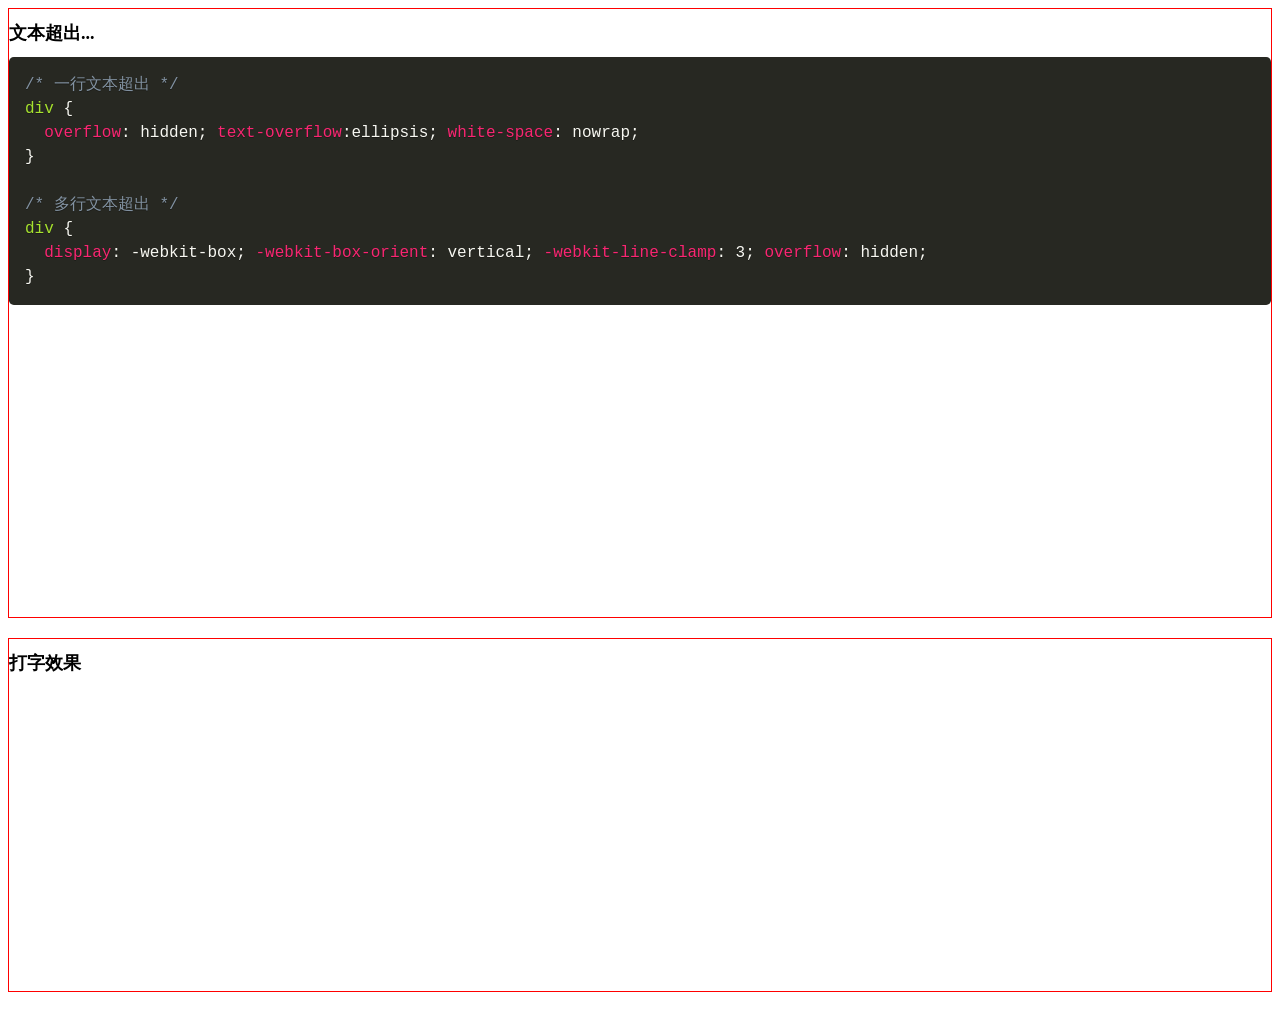
==== index.html @ ca29a61a "CSS tip1 文本超出；CSS tip2 打字效果" ====
<!DOCTYPE html>
<html lang="zh-cn">

<head>
  <meta charset="UTF-8" />
  <title>CSS Tips</title>
  <link rel="stylesheet" href="./assets/prism.css">
  <link rel="stylesheet" href="./index.css">
</head>

<body>
  <section class="tip1">
    <header>文本超出...</header>
    <pre class="language-css" data-src="/example/tip1.css"></pre>

    <iframe height="300" style="width: 100%;" scrolling="no" title="CSS文本超出..."
      src="https://codepen.io/ximuli/embed/QWQZbmK?default-tab=html%2Cresult" frameborder="no" loading="lazy"
      allowtransparency="true" allowfullscreen="true">
      See the Pen <a href="https://codepen.io/ximuli/pen/QWQZbmK">
        CSS文本超出...</a> by ximuli (<a href="https://codepen.io/ximuli">@ximuli</a>)
      on <a href="https://codepen.io">CodePen</a>.
    </iframe>
  </section>

  <section class="tip2">
    <header>打字效果</header>
    <iframe height="300" style="width: 100%;" scrolling="no" title="Typing effect for text"
      src="https://codepen.io/ximuli/embed/RwQeWpr?default-tab=html%2Cresult" frameborder="no" loading="lazy"
      allowtransparency="true" allowfullscreen="true">
      See the Pen <a href="https://codepen.io/ximuli/pen/RwQeWpr">
        Typing effect for text</a> by ximuli (<a href="https://codepen.io/ximuli">@ximuli</a>)
      on <a href="https://codepen.io">CodePen</a>.
    </iframe>
  </section>

  <!-- 代码高亮 -->
  <script src="./assets/prism.js"></script>
</body>

</html>
---- assets/prism.css ----
/* PrismJS 1.28.0
https://prismjs.com/download.html#themes=prism-okaidia&languages=markup+css+clike+javascript&plugins=file-highlight */
code[class*=language-],pre[class*=language-]{color:#f8f8f2;background:0 0;text-shadow:0 1px rgba(0,0,0,.3);font-family:Consolas,Monaco,'Andale Mono','Ubuntu Mono',monospace;font-size:1em;text-align:left;white-space:pre;word-spacing:normal;word-break:normal;word-wrap:normal;line-height:1.5;-moz-tab-size:4;-o-tab-size:4;tab-size:4;-webkit-hyphens:none;-moz-hyphens:none;-ms-hyphens:none;hyphens:none}pre[class*=language-]{padding:1em;margin:.5em 0;overflow:auto;border-radius:.3em}:not(pre)>code[class*=language-],pre[class*=language-]{background:#272822}:not(pre)>code[class*=language-]{padding:.1em;border-radius:.3em;white-space:normal}.token.cdata,.token.comment,.token.doctype,.token.prolog{color:#8292a2}.token.punctuation{color:#f8f8f2}.token.namespace{opacity:.7}.token.constant,.token.deleted,.token.property,.token.symbol,.token.tag{color:#f92672}.token.boolean,.token.number{color:#ae81ff}.token.attr-name,.token.builtin,.token.char,.token.inserted,.token.selector,.token.string{color:#a6e22e}.language-css .token.string,.style .token.string,.token.entity,.token.operator,.token.url,.token.variable{color:#f8f8f2}.token.atrule,.token.attr-value,.token.class-name,.token.function{color:#e6db74}.token.keyword{color:#66d9ef}.token.important,.token.regex{color:#fd971f}.token.bold,.token.important{font-weight:700}.token.italic{font-style:italic}.token.entity{cursor:help}
---- index.css ----
section[class^="tip"] {
  border: 1px solid red;
  margin-bottom: 20px;
}

section[class^="tip"] header {
  font-size: 18px;
  font-weight: bold;
  margin-top: 12px;
  margin-bottom: 12px;
}
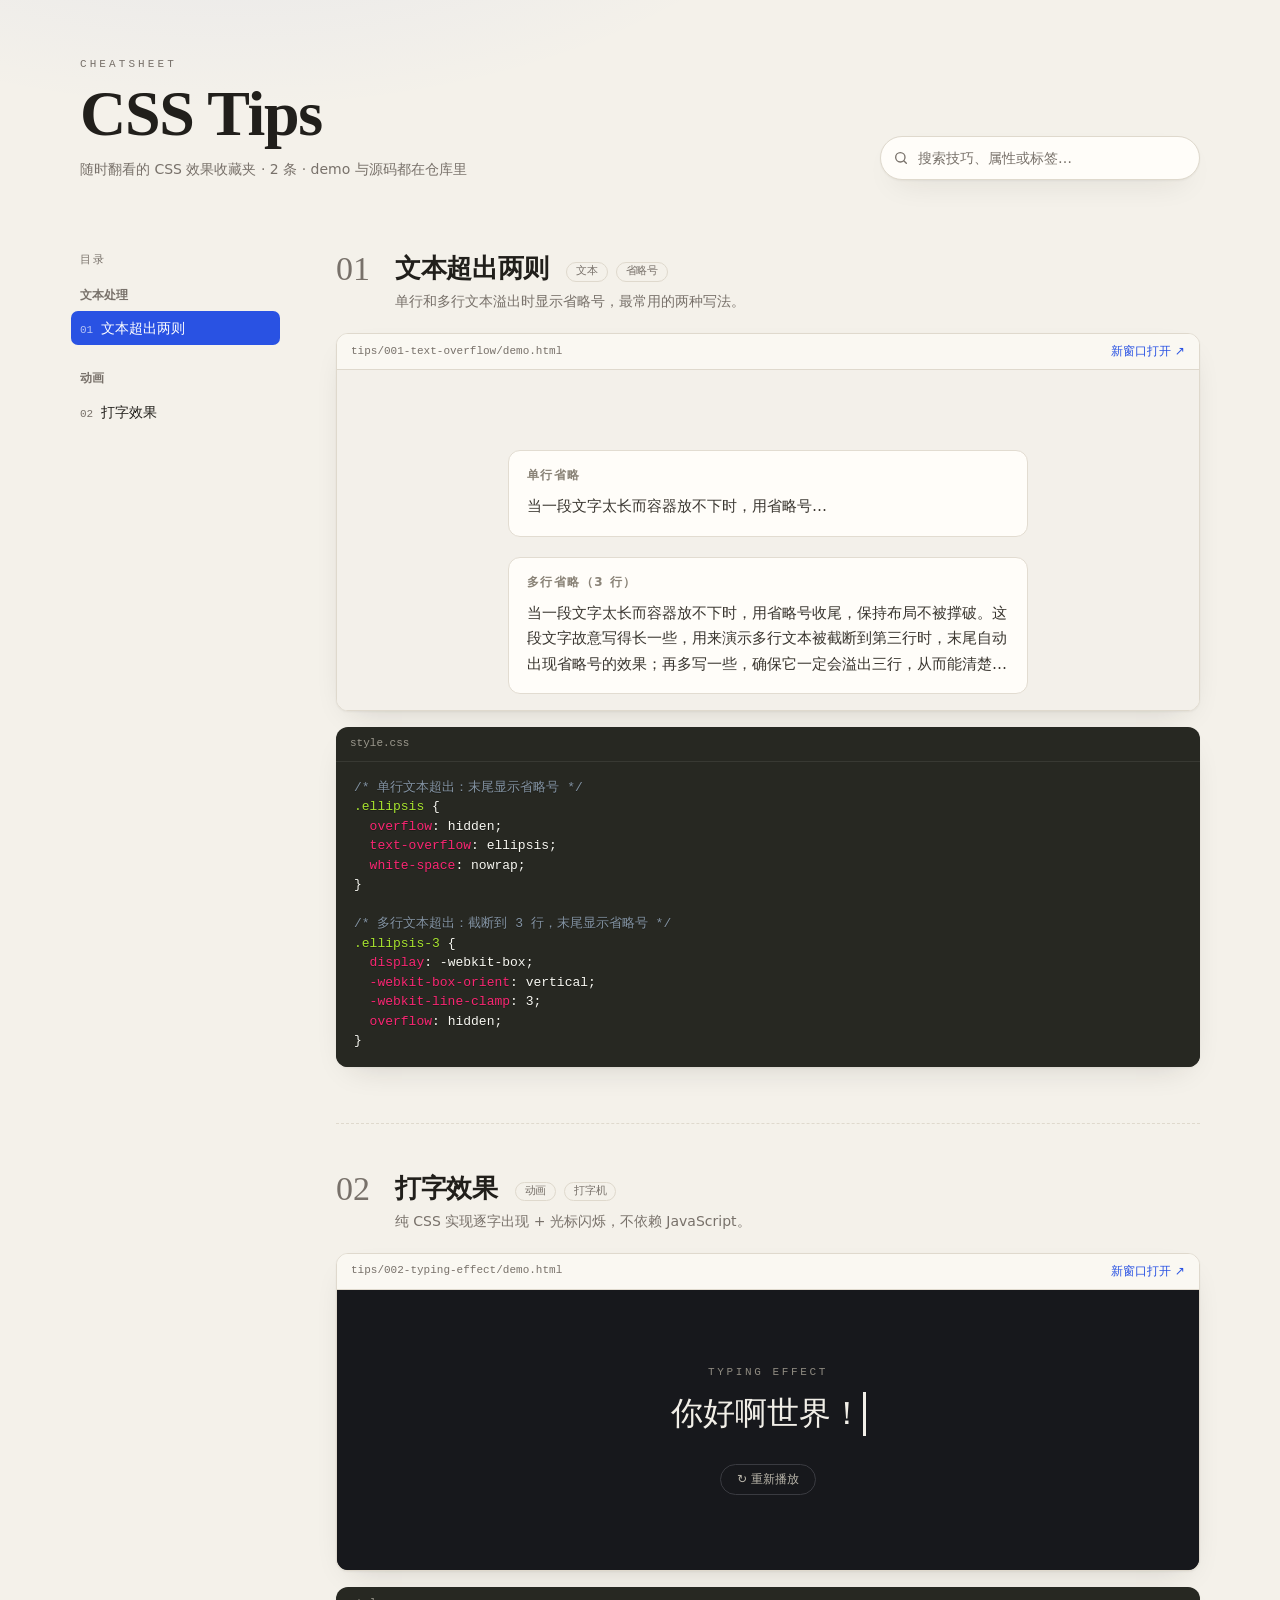
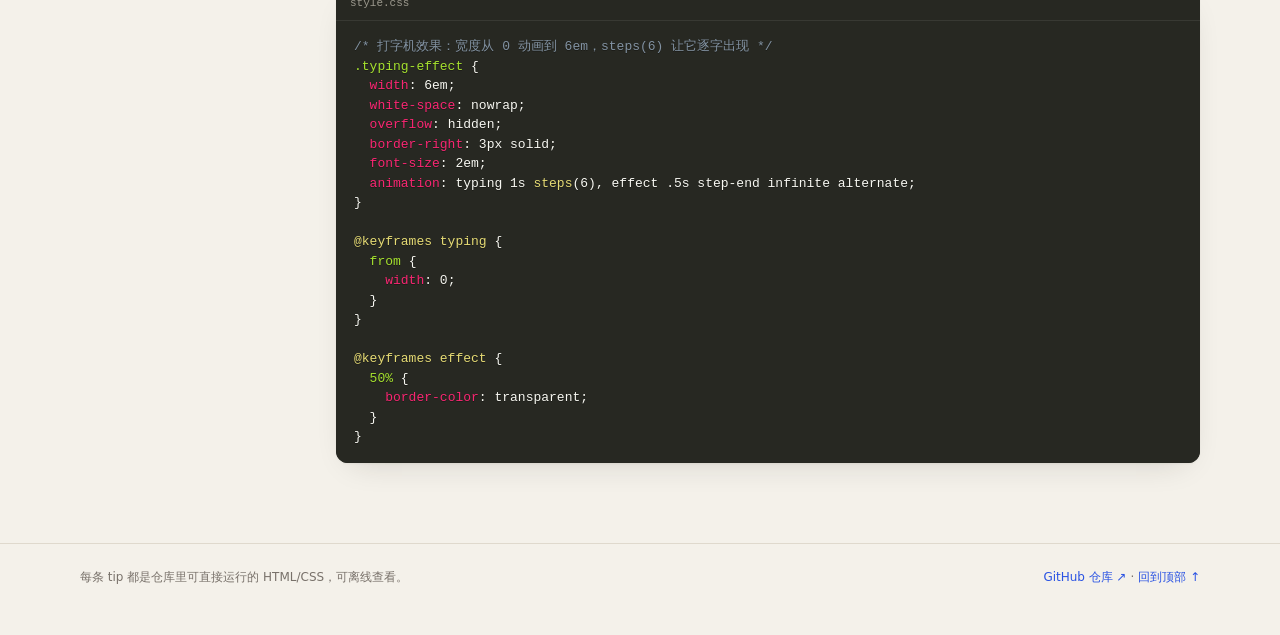
==== commit 737140bb: "重构为自包含的 CSS 技巧速查页 - 每条 tip 拆分为独立目录：demo.html + style.css - 首页新增侧边目录、搜索、demo 预览和代码展示 - 移除 CodePen 嵌入，" ====
--- a/index.html
+++ b/index.html
@@ -1,40 +1,168 @@
 <!DOCTYPE html>
-<html lang="zh-cn">
+<html lang="zh-CN">
 
 <head>
-  <meta charset="UTF-8" />
-  <title>CSS Tips</title>
+  <meta charset="UTF-8">
+  <meta name="viewport" content="width=device-width, initial-scale=1">
+  <title>CSS Tips · 随时翻看的 CSS 效果速查</title>
+  <meta name="description" content="自包含的 CSS 效果收藏夹：每个技巧都有可运行的 demo、源码和笔记。">
   <link rel="stylesheet" href="./assets/prism.css">
   <link rel="stylesheet" href="./index.css">
 </head>
 
-<body>
-  <section class="tip1">
-    <header>文本超出...</header>
-    <pre class="language-css" data-src="/example/tip1.css"></pre>
+<body id="top">
+  <header class="site-header">
+    <div class="wrap header-inner">
+      <div class="brand">
+        <p class="eyebrow">CHEATSHEET</p>
+        <h1>CSS Tips</h1>
+        <p class="tagline">随时翻看的 CSS 效果收藏夹 · <span id="tip-count">2</span> 条 · demo 与源码都在仓库里</p>
+      </div>
 
-    <iframe height="300" style="width: 100%;" scrolling="no" title="CSS文本超出..."
-      src="https://codepen.io/ximuli/embed/QWQZbmK?default-tab=html%2Cresult" frameborder="no" loading="lazy"
-      allowtransparency="true" allowfullscreen="true">
-      See the Pen <a href="https://codepen.io/ximuli/pen/QWQZbmK">
-        CSS文本超出...</a> by ximuli (<a href="https://codepen.io/ximuli">@ximuli</a>)
-      on <a href="https://codepen.io">CodePen</a>.
-    </iframe>
-  </section>
+      <div class="search">
+        <svg viewBox="0 0 24 24" fill="none" stroke="currentColor" stroke-width="2" stroke-linecap="round"
+          aria-hidden="true">
+          <circle cx="11" cy="11" r="7"></circle>
+          <path d="m20 20-3.5-3.5"></path>
+        </svg>
+        <input id="search" type="search" placeholder="搜索技巧、属性或标签…" aria-label="搜索技巧" autocomplete="off">
+      </div>
+    </div>
+  </header>
 
-  <section class="tip2">
-    <header>打字效果</header>
-    <iframe height="300" style="width: 100%;" scrolling="no" title="Typing effect for text"
-      src="https://codepen.io/ximuli/embed/RwQeWpr?default-tab=html%2Cresult" frameborder="no" loading="lazy"
-      allowtransparency="true" allowfullscreen="true">
-      See the Pen <a href="https://codepen.io/ximuli/pen/RwQeWpr">
-        Typing effect for text</a> by ximuli (<a href="https://codepen.io/ximuli">@ximuli</a>)
-      on <a href="https://codepen.io">CodePen</a>.
-    </iframe>
-  </section>
+  <div class="wrap layout">
+    <aside class="toc" aria-label="目录">
+      <p class="toc-title">目录</p>
+      <div class="toc-group">
+        <p class="toc-cat">文本处理</p>
+        <a class="toc-link" href="#tip-001"><span class="toc-no">01</span>文本超出两则</a>
+      </div>
+      <div class="toc-group">
+        <p class="toc-cat">动画</p>
+        <a class="toc-link" href="#tip-002"><span class="toc-no">02</span>打字效果</a>
+      </div>
+      <p class="toc-empty" id="toc-empty" hidden>没有匹配的条目</p>
+    </aside>
 
-  <!-- 代码高亮 -->
+    <main>
+      <section class="tip" id="tip-001"
+        data-search="文本 超出 省略号 ellipsis text-overflow line-clamp 单行 多行 overflow nowrap">
+        <header class="tip-head">
+          <span class="tip-no" aria-hidden="true">01</span>
+          <div class="tip-title">
+            <h2>文本超出两则 <span class="tag">文本</span><span class="tag">省略号</span></h2>
+            <p>单行和多行文本溢出时显示省略号，最常用的两种写法。</p>
+          </div>
+        </header>
+
+        <div class="demo">
+          <div class="demo-bar">
+            <span class="demo-path">tips/001-text-overflow/demo.html</span>
+            <a class="demo-open" href="./tips/001-text-overflow/demo.html" target="_blank" rel="noopener">新窗口打开 ↗</a>
+          </div>
+          <iframe src="./tips/001-text-overflow/demo.html" title="文本超出效果演示" loading="lazy"></iframe>
+        </div>
+
+        <div class="code">
+          <div class="code-bar">
+            <span class="code-name">style.css</span>
+          </div>
+          <pre class="language-css" data-src="./tips/001-text-overflow/style.css"></pre>
+        </div>
+      </section>
+
+      <section class="tip" id="tip-002"
+        data-search="打字 打字机 文字 动画 typing typewriter animation steps keyframes 光标 闪烁">
+        <header class="tip-head">
+          <span class="tip-no" aria-hidden="true">02</span>
+          <div class="tip-title">
+            <h2>打字效果 <span class="tag">动画</span><span class="tag">打字机</span></h2>
+            <p>纯 CSS 实现逐字出现 + 光标闪烁，不依赖 JavaScript。</p>
+          </div>
+        </header>
+
+        <div class="demo">
+          <div class="demo-bar">
+            <span class="demo-path">tips/002-typing-effect/demo.html</span>
+            <a class="demo-open" href="./tips/002-typing-effect/demo.html" target="_blank" rel="noopener">新窗口打开 ↗</a>
+          </div>
+          <iframe src="./tips/002-typing-effect/demo.html" title="打字效果演示" loading="lazy"></iframe>
+        </div>
+
+        <div class="code">
+          <div class="code-bar">
+            <span class="code-name">style.css</span>
+          </div>
+          <pre class="language-css" data-src="./tips/002-typing-effect/style.css"></pre>
+        </div>
+      </section>
+
+      <p class="empty" id="empty" hidden>没有找到匹配的技巧，换个关键词试试。</p>
+    </main>
+  </div>
+
+  <footer class="site-footer">
+    <div class="wrap footer-inner">
+      <p>每条 tip 都是仓库里可直接运行的 HTML/CSS，可离线查看。</p>
+      <p><a href="https://github.com/ximuli/css-tips" target="_blank" rel="noopener">GitHub 仓库 ↗</a> · <a
+          href="#top">回到顶部 ↑</a></p>
+    </div>
+  </footer>
+
   <script src="./assets/prism.js"></script>
+  <script>
+    (function () {
+      var input = document.getElementById('search');
+      var tips = Array.prototype.slice.call(document.querySelectorAll('.tip'));
+      var tocLinks = Array.prototype.slice.call(document.querySelectorAll('.toc-link'));
+      var tocGroups = Array.prototype.slice.call(document.querySelectorAll('.toc-group'));
+      var empty = document.getElementById('empty');
+      var tocEmpty = document.getElementById('toc-empty');
+
+      function applyFilter() {
+        var q = input.value.trim().toLowerCase();
+        var shown = 0;
+
+        tips.forEach(function (tip) {
+          var hay = (tip.dataset.search + ' ' + tip.textContent).toLowerCase();
+          var hit = !q || hay.indexOf(q) !== -1;
+          tip.hidden = !hit;
+          if (hit) shown += 1;
+
+          tocLinks.forEach(function (link) {
+            if (link.getAttribute('href') === '#' + tip.id) link.hidden = !hit;
+          });
+        });
+
+        tocGroups.forEach(function (group) {
+          group.hidden = !group.querySelector('.toc-link:not([hidden])');
+        });
+
+        empty.hidden = shown !== 0;
+        tocEmpty.hidden = shown !== 0;
+      }
+
+      input.addEventListener('input', applyFilter);
+
+      // 滚动时高亮侧边目录
+      if ('IntersectionObserver' in window) {
+        var linkById = new Map(tocLinks.map(function (link) {
+          return [link.getAttribute('href').slice(1), link];
+        }));
+
+        var observer = new IntersectionObserver(function (entries) {
+          entries.forEach(function (entry) {
+            if (!entry.isIntersecting) return;
+            tocLinks.forEach(function (link) { link.classList.remove('active'); });
+            var link = linkById.get(entry.target.id);
+            if (link) link.classList.add('active');
+          });
+        }, { rootMargin: '-15% 0px -70% 0px' });
+
+        tips.forEach(function (tip) { observer.observe(tip); });
+      }
+    })();
+  </script>
 </body>
 
-</html>+</html>
--- a/index.css
+++ b/index.css
@@ -1,11 +1,479 @@
-section[class^="tip"] {
-  border: 1px solid red;
+/* ============================================================
+   CSS Tips 首页样式
+   ============================================================ */
+
+:root {
+  color-scheme: light;
+
+  --bg: #f4f1ea;
+  --surface: #fffdf9;
+  --ink: #211f1b;
+  --muted: #78716a;
+  --line: #dfd9cd;
+  --accent: #2952e3;
+  --accent-ink: #ffffff;
+  --shadow: 0 1px 2px rgba(33, 31, 27, .05), 0 12px 32px -16px rgba(33, 31, 27, .2);
+
+  --serif: "Iowan Old Style", "Palatino Linotype", Palatino, Georgia, "Songti SC", "Noto Serif SC", serif;
+  --sans: system-ui, -apple-system, "Segoe UI", "PingFang SC", "Microsoft YaHei", sans-serif;
+  --mono: ui-monospace, SFMono-Regular, Menlo, Consolas, "Liberation Mono", monospace;
+}
+
+@media (prefers-color-scheme: dark) {
+  :root {
+    color-scheme: dark;
+
+    --bg: #131417;
+    --surface: #1a1c20;
+    --ink: #eae7df;
+    --muted: #a09a8f;
+    --line: #2c2f35;
+    --accent: #8aa8ff;
+    --accent-ink: #10131a;
+    --shadow: 0 1px 2px rgba(0, 0, 0, .35), 0 16px 40px -20px rgba(0, 0, 0, .7);
+  }
+}
+
+/* ---------- 基础 ---------- */
+
+* {
+  box-sizing: border-box;
+}
+
+[hidden] {
+  display: none !important;
+}
+
+html {
+  scroll-behavior: smooth;
+}
+
+body {
+  margin: 0;
+  background-color: var(--bg);
+  background-image: radial-gradient(900px 480px at 18% -10%, color-mix(in srgb, var(--accent) 9%, transparent), transparent 70%);
+  background-repeat: no-repeat;
+  color: var(--ink);
+  font-family: var(--sans);
+  line-height: 1.6;
+  -webkit-font-smoothing: antialiased;
+}
+
+a {
+  color: var(--accent);
+  text-decoration: none;
+}
+
+a:hover {
+  text-decoration: underline;
+  text-underline-offset: 3px;
+}
+
+:focus-visible {
+  outline: 2px solid var(--accent);
+  outline-offset: 2px;
+}
+
+.wrap {
+  width: min(1120px, calc(100% - 48px));
+  margin-inline: auto;
+}
+
+/* ---------- 页头 ---------- */
+
+.header-inner {
+  display: flex;
+  align-items: flex-end;
+  justify-content: space-between;
+  gap: 24px;
+  flex-wrap: wrap;
+  padding: 56px 0 32px;
+}
+
+.eyebrow {
+  margin: 0 0 8px;
+  font-family: var(--mono);
+  font-size: 11px;
+  letter-spacing: .28em;
+  color: var(--muted);
+}
+
+h1 {
+  margin: 0;
+  font-family: var(--serif);
+  font-size: clamp(42px, 7vw, 64px);
+  font-weight: 600;
+  line-height: 1;
+  letter-spacing: -.02em;
+}
+
+.tagline {
+  margin: 12px 0 0;
+  font-size: 14px;
+  color: var(--muted);
+}
+
+.search {
+  position: relative;
+  flex: 0 1 320px;
+  min-width: 220px;
+}
+
+.search svg {
+  position: absolute;
+  left: 13px;
+  top: 50%;
+  translate: 0 -50%;
+  width: 16px;
+  height: 16px;
+  color: var(--muted);
+  pointer-events: none;
+}
+
+.search input {
+  width: 100%;
+  padding: 10px 16px 10px 37px;
+  border: 1px solid var(--line);
+  border-radius: 999px;
+  background: var(--surface);
+  color: var(--ink);
+  font: inherit;
+  font-size: 14px;
+  box-shadow: var(--shadow);
+}
+
+.search input::placeholder {
+  color: var(--muted);
+}
+
+.search input:focus {
+  outline: none;
+  border-color: var(--accent);
+}
+
+/* ---------- 布局 ---------- */
+
+.layout {
+  display: grid;
+  grid-template-columns: 200px minmax(0, 1fr);
+  gap: 56px;
+  align-items: start;
+  padding: 40px 0 80px;
+}
+
+/* 允许 main 收缩，代码块长行由 pre 自己横向滚动 */
+.layout > * {
+  min-width: 0;
+}
+
+/* ---------- 侧边目录 ---------- */
+
+.toc {
+  position: sticky;
+  top: 28px;
+  font-size: 14px;
+}
+
+.toc-title {
+  margin: 0 0 16px;
+  font-family: var(--mono);
+  font-size: 11px;
+  letter-spacing: .2em;
+  text-transform: uppercase;
+  color: var(--muted);
+}
+
+.toc-group + .toc-group {
+  margin-top: 24px;
+}
+
+.toc-cat {
+  margin: 0 0 6px;
+  font-size: 12px;
+  font-weight: 600;
+  color: var(--muted);
+}
+
+.toc-link {
+  display: flex;
+  align-items: baseline;
+  gap: 8px;
+  margin-left: -9px;
+  padding: 6px 9px;
+  border-radius: 7px;
+  color: var(--ink);
+}
+
+.toc-link:hover {
+  background: var(--surface);
+  text-decoration: none;
+}
+
+.toc-link.active {
+  background: var(--accent);
+  color: var(--accent-ink);
+}
+
+.toc-no {
+  font-family: var(--mono);
+  font-size: 11px;
+  color: var(--muted);
+}
+
+.toc-link.active .toc-no {
+  color: inherit;
+  opacity: .65;
+}
+
+.toc-empty {
+  margin: 12px 0 0;
+  font-size: 13px;
+  color: var(--muted);
+}
+
+/* ---------- 每条 tip ---------- */
+
+.tip + .tip {
+  margin-top: 56px;
+  padding-top: 48px;
+  border-top: 1px dashed var(--line);
+}
+
+.tip-head {
+  display: flex;
+  align-items: flex-start;
+  gap: 18px;
   margin-bottom: 20px;
 }
 
-section[class^="tip"] header {
-  font-size: 18px;
-  font-weight: bold;
-  margin-top: 12px;
-  margin-bottom: 12px;
-}+.tip-no {
+  min-width: 2.4ch;
+  font-family: var(--serif);
+  font-size: 34px;
+  line-height: 1;
+  color: var(--muted);
+  font-variant-numeric: tabular-nums;
+}
+
+.tip-title h2 {
+  margin: 0;
+  font-size: clamp(20px, 3vw, 26px);
+  line-height: 1.25;
+  letter-spacing: -.01em;
+}
+
+.tip-title p {
+  max-width: 62ch;
+  margin: 6px 0 0;
+  font-size: 14px;
+  color: var(--muted);
+}
+
+.tag {
+  display: inline-block;
+  margin-left: 8px;
+  padding: 2px 9px;
+  border: 1px solid var(--line);
+  border-radius: 999px;
+  font-family: var(--mono);
+  font-size: 11px;
+  font-weight: 400;
+  color: var(--muted);
+  vertical-align: 3px;
+}
+
+/* ---------- 演示区 ---------- */
+
+.demo {
+  overflow: hidden;
+  border: 1px solid var(--line);
+  border-radius: 12px;
+  background: var(--surface);
+  box-shadow: var(--shadow);
+}
+
+.demo-bar {
+  display: flex;
+  align-items: center;
+  justify-content: space-between;
+  gap: 12px;
+  padding: 8px 14px;
+  border-bottom: 1px solid var(--line);
+  background: color-mix(in srgb, var(--surface) 55%, var(--bg));
+}
+
+.demo-path {
+  overflow: hidden;
+  font-family: var(--mono);
+  font-size: 11px;
+  color: var(--muted);
+  text-overflow: ellipsis;
+  white-space: nowrap;
+}
+
+.demo-open {
+  flex-shrink: 0;
+  font-size: 12px;
+}
+
+.demo iframe {
+  display: block;
+  width: 100%;
+  height: 340px;
+  border: 0;
+  background: #f3f0ea;
+}
+
+#tip-002 .demo iframe {
+  height: 280px;
+  background: #17181c;
+}
+
+/* ---------- 代码区（Okaidia 深色主题） ---------- */
+
+.code {
+  margin-top: 16px;
+  overflow: hidden;
+  border-radius: 12px;
+  background: #272822;
+  box-shadow: var(--shadow);
+}
+
+.code-bar {
+  display: flex;
+  align-items: center;
+  justify-content: space-between;
+  gap: 12px;
+  padding: 8px 14px;
+  border-bottom: 1px solid rgba(255, 255, 255, .08);
+}
+
+.code-name {
+  font-family: var(--mono);
+  font-size: 11px;
+  color: #9d9a8f;
+}
+
+.code pre[class*="language-"] {
+  margin: 0;
+  padding: 16px 18px;
+  border-radius: 0;
+  font-size: 13px;
+}
+
+.code pre[class*="language-"]::-webkit-scrollbar {
+  height: 8px;
+}
+
+.code pre[class*="language-"]::-webkit-scrollbar-thumb {
+  border-radius: 4px;
+  background: #4a4a45;
+}
+
+/* ---------- 空状态 / 页脚 ---------- */
+
+.empty {
+  padding: 48px 0;
+  font-size: 14px;
+  color: var(--muted);
+}
+
+.site-footer {
+  border-top: 1px solid var(--line);
+  padding: 24px 0 48px;
+  font-size: 12px;
+  color: var(--muted);
+}
+
+.footer-inner {
+  display: flex;
+  justify-content: space-between;
+  gap: 12px 24px;
+  flex-wrap: wrap;
+}
+
+.footer-inner p {
+  margin: 0;
+}
+
+/* ---------- 响应式 ---------- */
+
+@media (max-width: 820px) {
+  .wrap {
+    width: calc(100% - 40px);
+  }
+
+  .layout {
+    grid-template-columns: 1fr;
+    gap: 24px;
+    padding-top: 24px;
+  }
+
+  .toc {
+    position: static;
+    display: flex;
+    flex-wrap: wrap;
+    align-items: center;
+    gap: 8px;
+    padding-bottom: 16px;
+    border-bottom: 1px solid var(--line);
+  }
+
+  .toc-title,
+  .toc-cat {
+    display: none;
+  }
+
+  .toc-group {
+    display: contents;
+  }
+
+  .toc-link {
+    margin: 0;
+    padding: 5px 13px;
+    border: 1px solid var(--line);
+    border-radius: 999px;
+  }
+
+  .toc-empty {
+    flex-basis: 100%;
+    margin: 0;
+  }
+}
+
+@media (max-width: 600px) {
+  .header-inner {
+    align-items: flex-start;
+    padding: 36px 0 24px;
+  }
+
+  .search {
+    flex-basis: 100%;
+  }
+
+  .tip-head {
+    gap: 12px;
+  }
+
+  .tip-no {
+    font-size: 26px;
+  }
+
+  .demo iframe {
+    height: 320px;
+  }
+
+  #tip-002 .demo iframe {
+    height: 260px;
+  }
+
+  .footer-inner {
+    flex-direction: column;
+  }
+}
+
+@media (prefers-reduced-motion: reduce) {
+  html {
+    scroll-behavior: auto;
+  }
+}
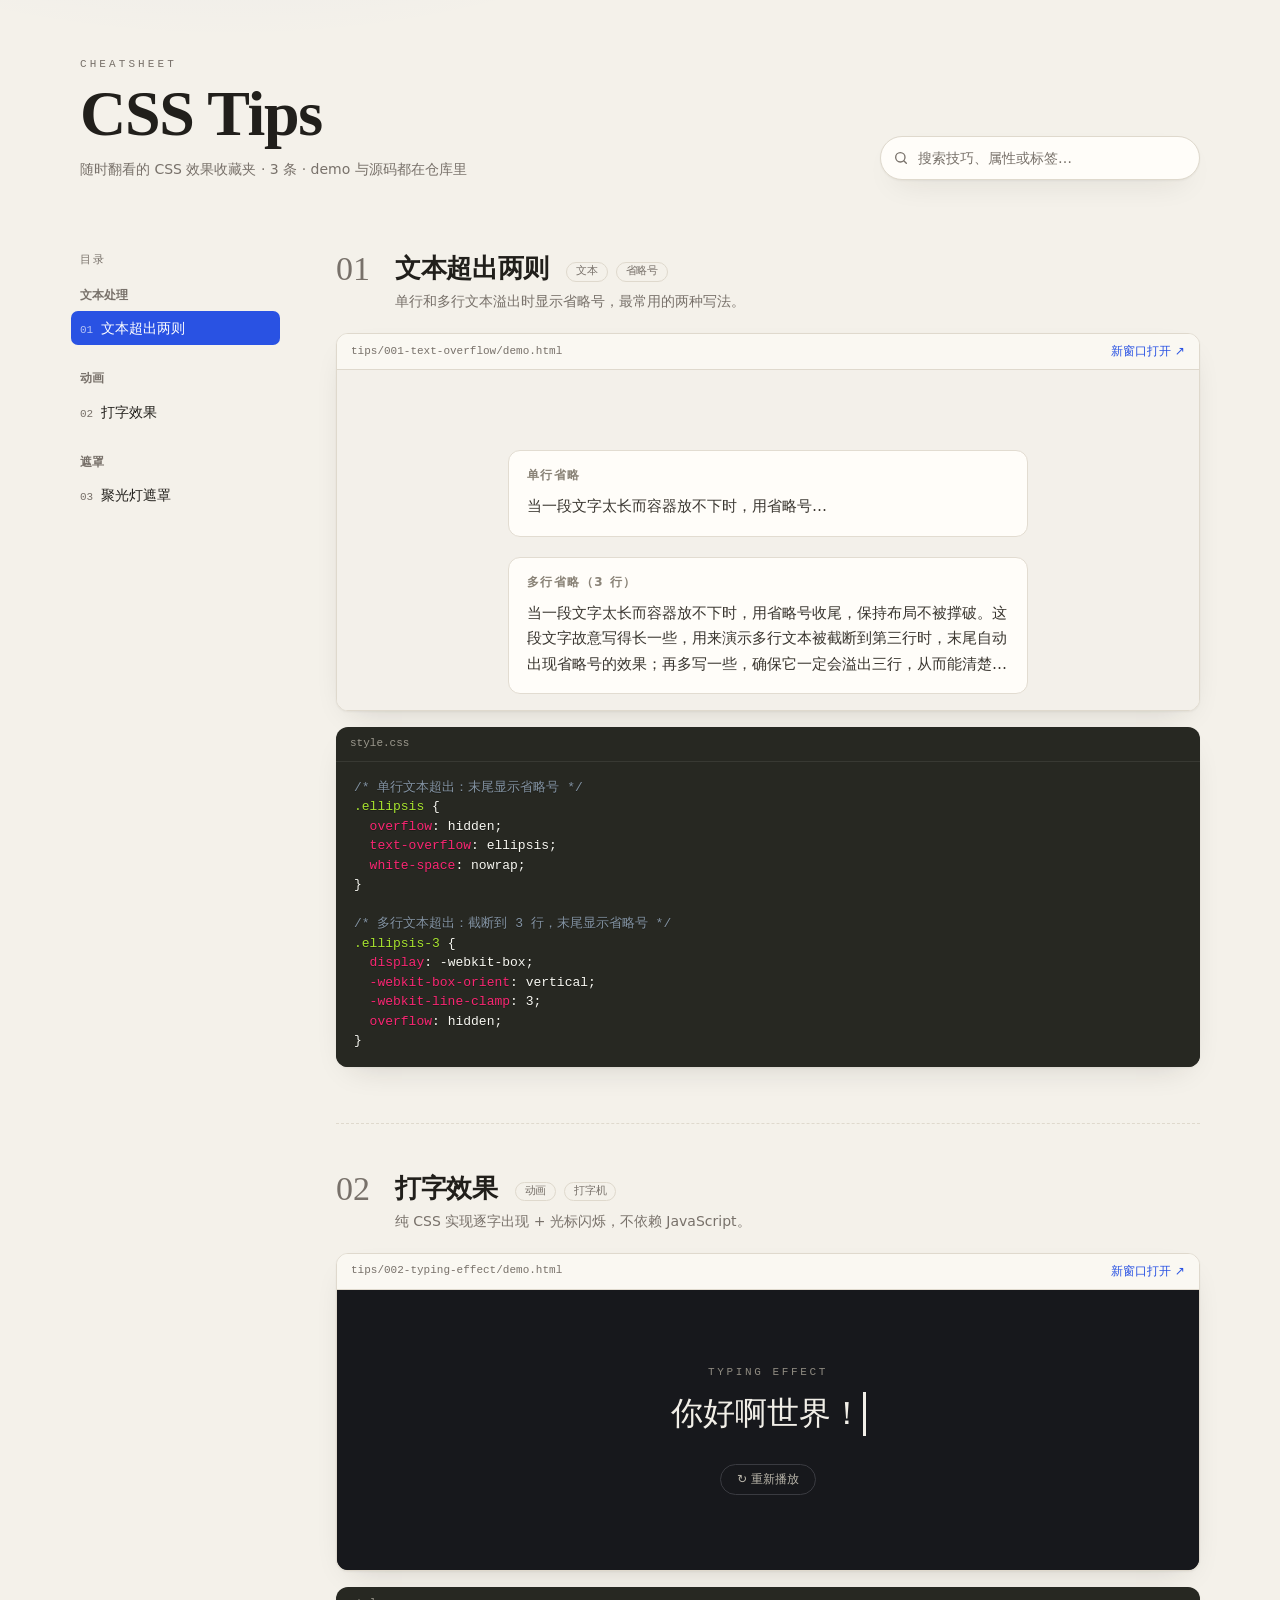
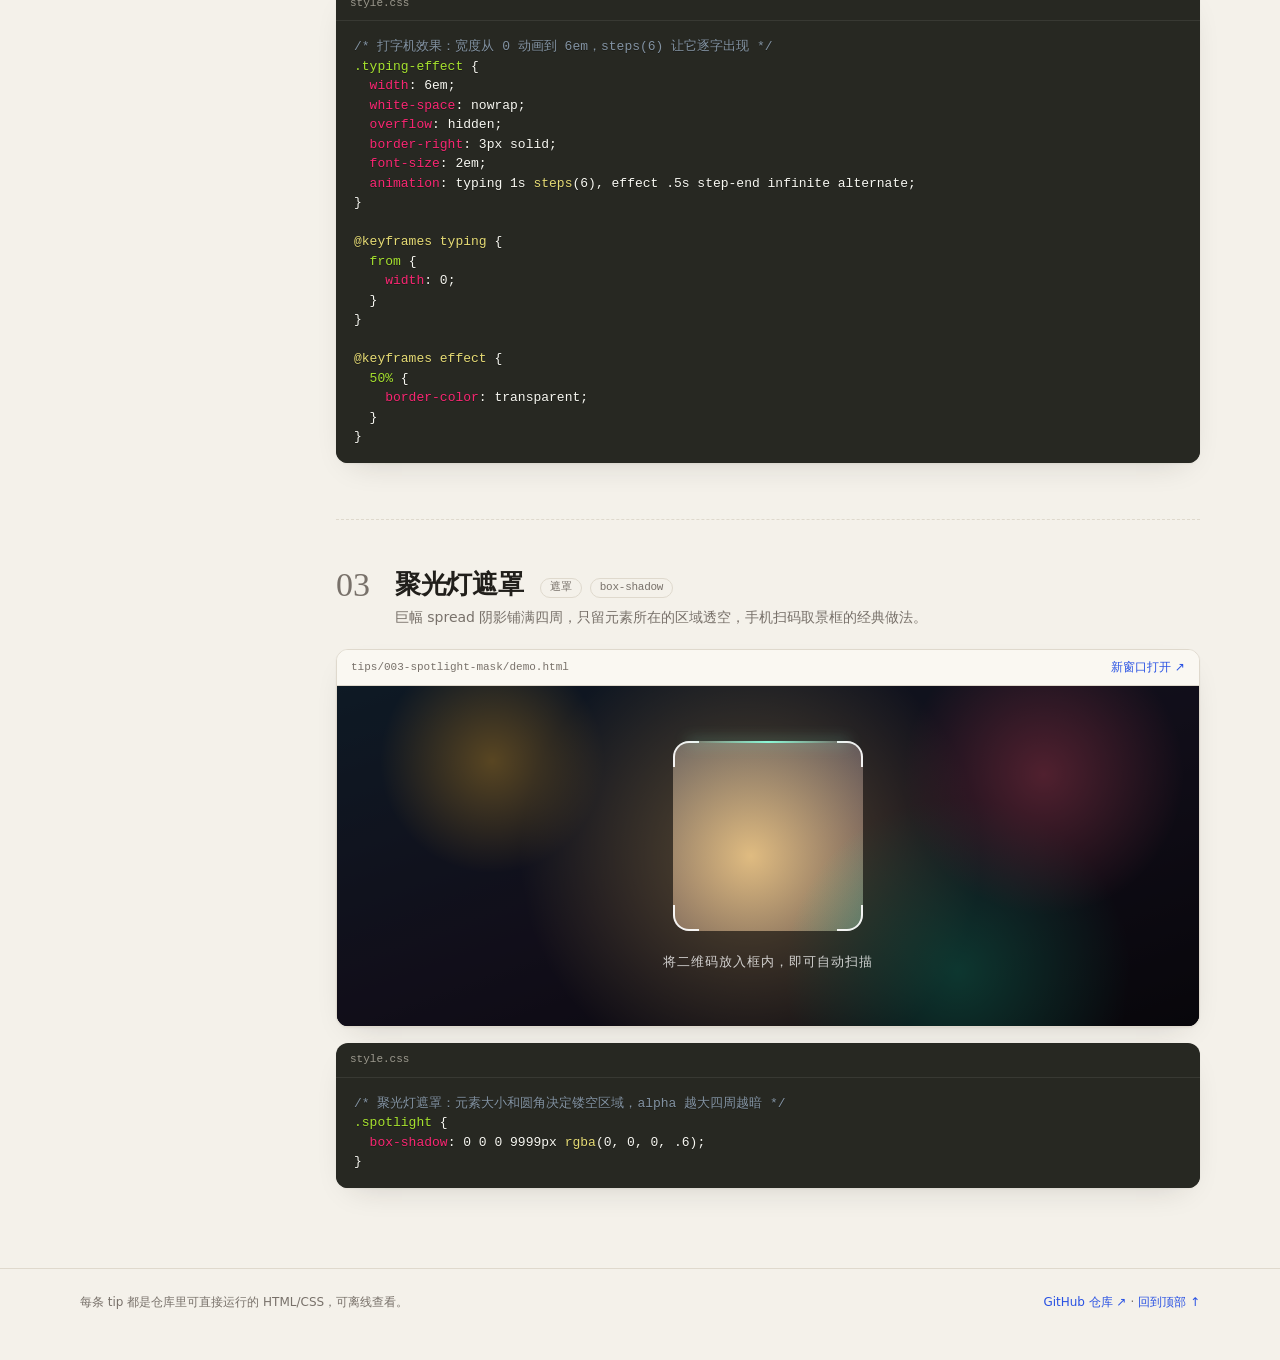
==== commit 487aff08: "新增聚光灯遮罩 tip" ====
--- a/index.html
+++ b/index.html
@@ -5,7 +5,7 @@
   <meta charset="UTF-8">
   <meta name="viewport" content="width=device-width, initial-scale=1">
   <title>CSS Tips · 随时翻看的 CSS 效果速查</title>
-  <meta name="description" content="自包含的 CSS 效果收藏夹：每个技巧都有可运行的 demo、源码和笔记。">
+  <meta name="description" content="自包含的 CSS 效果收藏夹：每个技巧都有可运行的 demo 和源码。">
   <link rel="stylesheet" href="./assets/prism.css">
   <link rel="stylesheet" href="./index.css">
 </head>
@@ -16,7 +16,7 @@
       <div class="brand">
         <p class="eyebrow">CHEATSHEET</p>
         <h1>CSS Tips</h1>
-        <p class="tagline">随时翻看的 CSS 效果收藏夹 · <span id="tip-count">2</span> 条 · demo 与源码都在仓库里</p>
+        <p class="tagline">随时翻看的 CSS 效果收藏夹 · <span id="tip-count">3</span> 条 · demo 与源码都在仓库里</p>
       </div>
 
       <div class="search">
@@ -40,6 +40,10 @@
       <div class="toc-group">
         <p class="toc-cat">动画</p>
         <a class="toc-link" href="#tip-002"><span class="toc-no">02</span>打字效果</a>
+      </div>
+      <div class="toc-group">
+        <p class="toc-cat">遮罩</p>
+        <a class="toc-link" href="#tip-003"><span class="toc-no">03</span>聚光灯遮罩</a>
       </div>
       <p class="toc-empty" id="toc-empty" hidden>没有匹配的条目</p>
     </aside>
@@ -94,6 +98,32 @@
             <span class="code-name">style.css</span>
           </div>
           <pre class="language-css" data-src="./tips/002-typing-effect/style.css"></pre>
+        </div>
+      </section>
+
+      <section class="tip" id="tip-003"
+        data-search="聚光灯 遮罩 镂空 挖空 蒙层 spotlight mask box-shadow 取景框 扫码 扫描 拍照 相机 手机">
+        <header class="tip-head">
+          <span class="tip-no" aria-hidden="true">03</span>
+          <div class="tip-title">
+            <h2>聚光灯遮罩 <span class="tag">遮罩</span><span class="tag">box-shadow</span></h2>
+            <p>巨幅 spread 阴影铺满四周，只留元素所在的区域透空，手机扫码取景框的经典做法。</p>
+          </div>
+        </header>
+
+        <div class="demo">
+          <div class="demo-bar">
+            <span class="demo-path">tips/003-spotlight-mask/demo.html</span>
+            <a class="demo-open" href="./tips/003-spotlight-mask/demo.html" target="_blank" rel="noopener">新窗口打开 ↗</a>
+          </div>
+          <iframe src="./tips/003-spotlight-mask/demo.html" title="聚光灯遮罩效果演示" loading="lazy"></iframe>
+        </div>
+
+        <div class="code">
+          <div class="code-bar">
+            <span class="code-name">style.css</span>
+          </div>
+          <pre class="language-css" data-src="./tips/003-spotlight-mask/style.css"></pre>
         </div>
       </section>
 
--- a/index.css
+++ b/index.css
@@ -329,6 +329,10 @@
   background: #17181c;
 }
 
+#tip-003 .demo iframe {
+  background: #0d0f16;
+}
+
 /* ---------- 代码区（Okaidia 深色主题） ---------- */
 
 .code {
